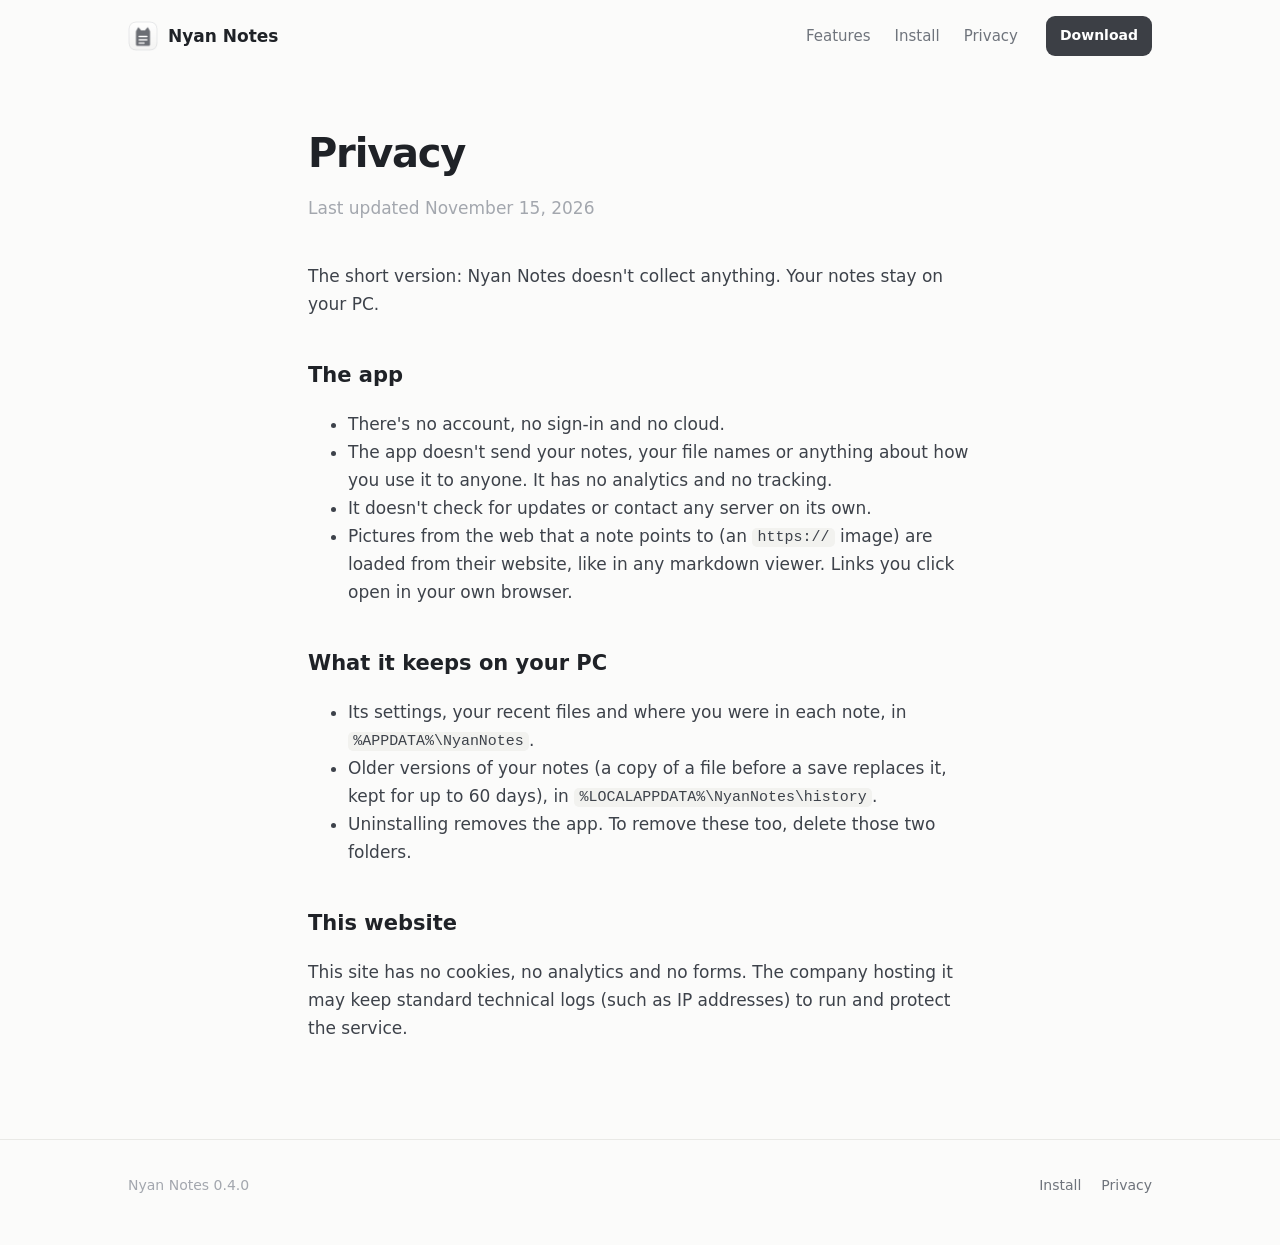
==== privacy.html @ 7611551a "Nyan Notes 0.4.0: the website and the download" ====
<!doctype html>
<html lang="en">
<head>
<meta charset="utf-8">
<meta name="viewport" content="width=device-width,initial-scale=1">
<title>Privacy · Nyan Notes</title>
<link rel="icon" href="assets/icon.png">
<link rel="stylesheet" href="style.css">
</head>
<body>
<header class="wrap nav">
  <a class="brand" href="./"><img src="assets/icon.png" alt="">Nyan Notes</a>
  <nav><a href="./#features">Features</a><a href="./#install">Install</a><a href="privacy.html">Privacy</a></nav>
  <a class="btn small" href="download/Nyan-Notes-0.4.0.zip">Download</a>
</header>

<main class="page">
  <h1>Privacy</h1>
  <p class="date">Last updated November 15, 2026</p>

  <p>The short version: Nyan Notes doesn't collect anything. Your notes stay on your PC.</p>

  <h2>The app</h2>
  <ul>
    <li>There's no account, no sign-in and no cloud.</li>
    <li>The app doesn't send your notes, your file names or anything about how you use it to anyone. It has no analytics and no tracking.</li>
    <li>It doesn't check for updates or contact any server on its own.</li>
    <li>Pictures from the web that a note points to (an <code>https://</code> image) are loaded from their website, like in any markdown viewer. Links you click open in your own browser.</li>
  </ul>

  <h2>What it keeps on your PC</h2>
  <ul>
    <li>Its settings, your recent files and where you were in each note, in <code>%APPDATA%\NyanNotes</code>.</li>
    <li>Older versions of your notes (a copy of a file before a save replaces it, kept for up to 60 days), in <code>%LOCALAPPDATA%\NyanNotes\history</code>.</li>
    <li>Uninstalling removes the app. To remove these too, delete those two folders.</li>
  </ul>

  <h2>This website</h2>
  <p>This site has no cookies, no analytics and no forms. The company hosting it may keep standard technical logs (such as IP addresses) to run and protect the service.</p>

</main>

<footer>
  <div class="wrap">
    <span>Nyan Notes 0.4.0</span>
    <div class="right"><a href="./#install">Install</a><a href="privacy.html">Privacy</a></div>
  </div>
</footer>
</body>
</html>
---- style.css ----
/* Nyan Notes website: the app's own look (grey on white, one quiet accent), lots of room. */
:root{
  --bg:#fbfbfa;--fg:#1f2227;--soft:#3d424a;--muted:#6f747c;--faint:#a3a7ae;--line:#e9e9e6;--panel:#fff;--hover:#f1f1ee;
  --accent:#3c3f45;--indigo:#5b5bd6;--code:#f2f2ef;
  --sans:"Segoe UI Variable Text","Segoe UI",system-ui,-apple-system,"Helvetica Neue",Arial,sans-serif;
  --mono:"Cascadia Mono",Consolas,ui-monospace,monospace;
}
*{box-sizing:border-box}
html{scroll-behavior:smooth}
body{margin:0;background:var(--bg);color:var(--fg);font:17px/1.65 var(--sans);-webkit-font-smoothing:antialiased}
a{color:inherit}
img{max-width:100%;display:block}
.wrap{max-width:1080px;margin:0 auto;padding:0 28px}
kbd{font:12px var(--sans);border:1px solid #dcdcd8;border-bottom-width:2px;border-radius:5px;padding:1px 6px;color:var(--soft);background:var(--panel);white-space:nowrap}
code{font:.88em var(--mono);background:var(--code);padding:.1em .35em;border-radius:5px}

/* top bar */
.nav{display:flex;align-items:center;gap:28px;height:72px}
.brand{display:flex;align-items:center;gap:10px;font-weight:650;text-decoration:none;font-size:17px}
.brand img{width:30px;height:30px}
.nav nav{display:flex;gap:24px;margin-left:auto;font-size:15px}
.nav nav a{text-decoration:none;color:var(--muted)}
.nav nav a:hover{color:var(--fg)}

/* buttons */
.btn{display:inline-flex;align-items:center;gap:10px;padding:13px 22px;border-radius:12px;background:var(--accent);color:#fff;text-decoration:none;font-weight:600;font-size:16px;transition:transform .12s,box-shadow .12s;box-shadow:0 6px 18px rgba(30,30,40,.16)}
.btn:hover{transform:translateY(-1px);box-shadow:0 10px 26px rgba(30,30,40,.2)}
.btn svg{width:18px;height:18px;fill:none;stroke:currentColor;stroke-width:2;stroke-linecap:round;stroke-linejoin:round}
.btn.small{padding:8px 14px;font-size:14px;border-radius:9px;box-shadow:none}
.meta{color:var(--faint);font-size:14px;margin-top:12px}

/* hero */
.hero{text-align:center;padding:72px 0 40px}
.hero .logo{width:76px;height:76px;margin:0 auto 26px;filter:drop-shadow(0 8px 20px rgba(0,0,0,.08))}
.hero h1{font-size:clamp(36px,6vw,58px);line-height:1.08;letter-spacing:-.035em;margin:0 0 18px;font-weight:700}
.hero p.lead{font-size:clamp(17px,2.2vw,20px);color:var(--muted);max-width:620px;margin:0 auto 34px}
.shot{margin:56px auto 0;max-width:1000px;border-radius:14px;overflow:hidden;box-shadow:0 30px 80px rgba(20,20,40,.16),0 4px 14px rgba(20,20,40,.08)}

/* sections */
section{padding:84px 0}
section h2{font-size:clamp(26px,3.6vw,36px);letter-spacing:-.025em;margin:0 0 12px;font-weight:700;text-align:center}
section .sub{color:var(--muted);text-align:center;max-width:600px;margin:0 auto 52px}
.features{display:grid;grid-template-columns:repeat(3,1fr);gap:44px 40px}
.feature h3{font-size:17px;margin:14px 0 6px;font-weight:650}
.feature p{margin:0;color:var(--muted);font-size:15.5px}
.feature .ic{width:40px;height:40px;border-radius:11px;background:var(--hover);display:grid;place-items:center}
.feature .ic svg{width:20px;height:20px;fill:none;stroke:var(--soft);stroke-width:1.7;stroke-linecap:round;stroke-linejoin:round}
.pair{display:grid;grid-template-columns:1fr 1fr;gap:28px;margin-top:64px}
.pair figure{margin:0}
.pair img{border-radius:12px;box-shadow:0 18px 50px rgba(20,20,40,.13),0 2px 8px rgba(20,20,40,.06)}
.pair figcaption{color:var(--faint);font-size:14px;text-align:center;margin-top:14px}

/* install */
.install{background:var(--panel);border-top:1px solid var(--line);border-bottom:1px solid var(--line)}
.steps{display:grid;grid-template-columns:repeat(3,1fr);gap:28px;counter-reset:s;margin:0;padding:0;list-style:none}
.steps li{position:relative;padding:28px 26px;border:1px solid var(--line);border-radius:16px;background:var(--bg)}
.steps li::before{counter-increment:s;content:counter(s);display:grid;place-items:center;width:30px;height:30px;border-radius:50%;background:var(--accent);color:#fff;font-weight:650;font-size:14px;margin-bottom:14px}
.steps h3{margin:0 0 6px;font-size:17px}
.steps p{margin:0;color:var(--muted);font-size:15.5px}
.center{text-align:center;margin-top:44px}

/* questions */
.faq{max-width:760px;margin:0 auto}
.faq details{border-bottom:1px solid var(--line);padding:18px 4px}
.faq summary{cursor:pointer;font-weight:600;list-style:none;display:flex;justify-content:space-between;gap:16px}
.faq summary::-webkit-details-marker{display:none}
.faq summary::after{content:"+";color:var(--faint);font-weight:400;font-size:22px;line-height:1}
.faq details[open] summary::after{content:"−"}
.faq details p{color:var(--muted);margin:12px 0 0;font-size:15.5px}

/* footer */
footer{border-top:1px solid var(--line);padding:34px 0 48px;color:var(--faint);font-size:14px}
footer .wrap{display:flex;gap:20px;flex-wrap:wrap;align-items:center}
footer a{color:var(--muted);text-decoration:none}
footer a:hover{color:var(--fg)}
footer .right{margin-left:auto;display:flex;gap:20px}

/* the privacy page */
.page{max-width:720px;margin:0 auto;padding:48px 28px 80px}
.page h1{font-size:40px;letter-spacing:-.03em;margin:0 0 8px}
.page .date{color:var(--faint);margin:0 0 40px}
.page h2{font-size:21px;margin:40px 0 8px}
.page p,.page li{color:var(--soft)}

@media (max-width:820px){
  .features,.steps,.pair{grid-template-columns:1fr}
  .nav nav{display:none}
  section{padding:64px 0}
}
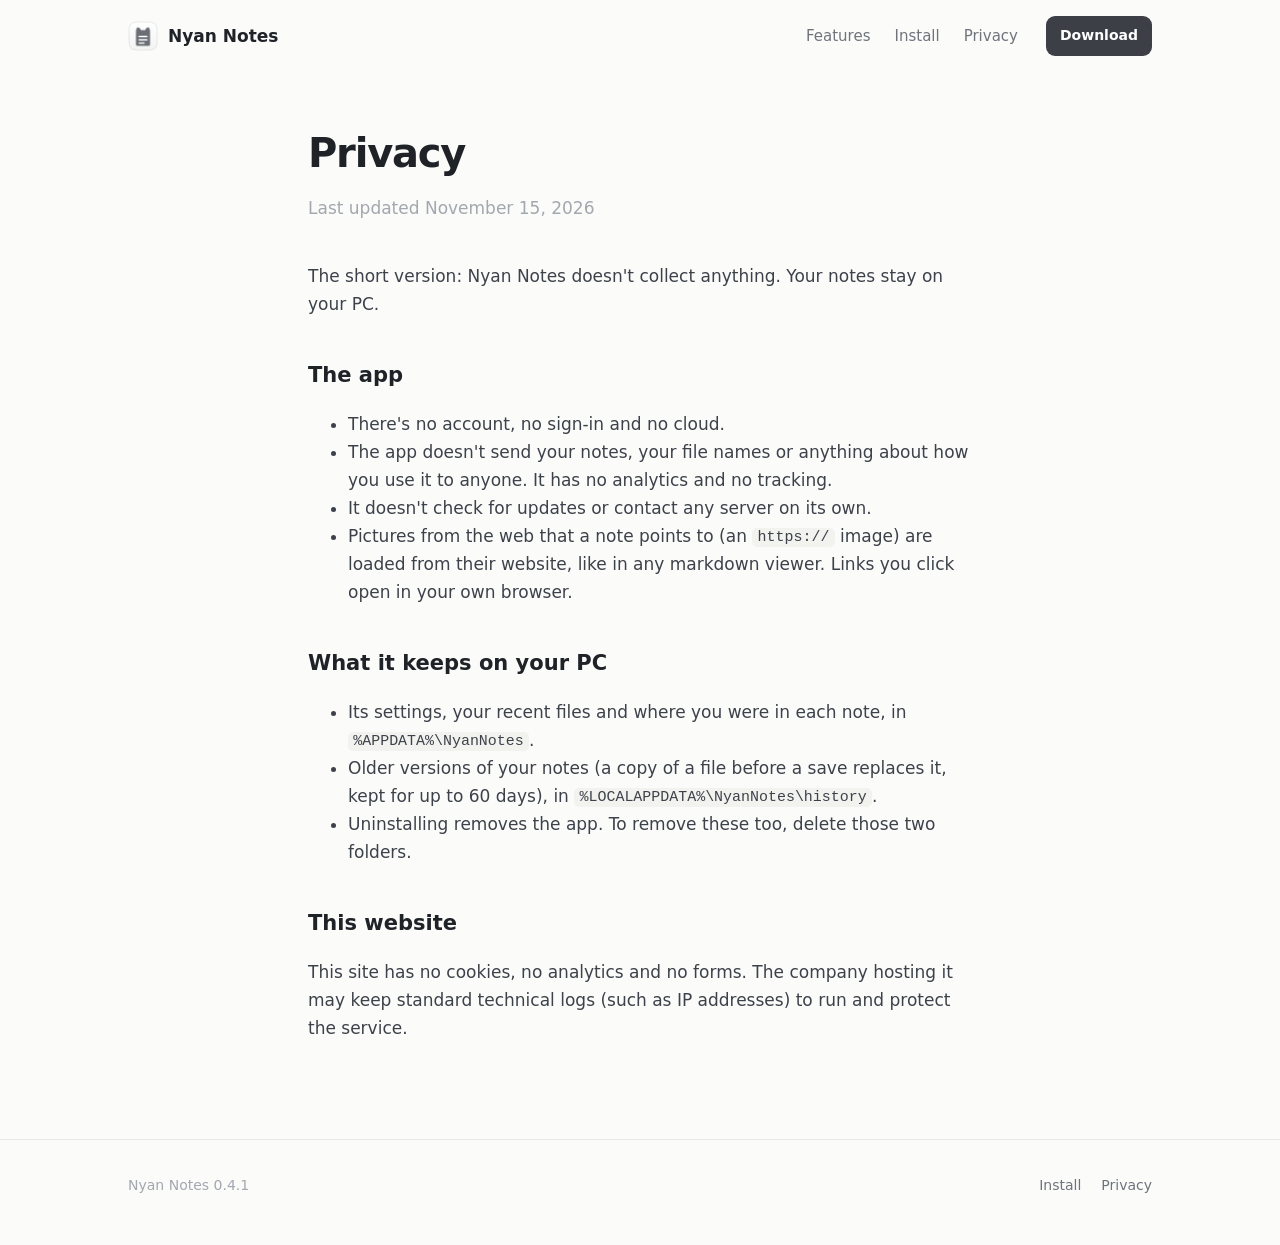
==== commit f866e4c6: "Nyan Notes 0.4.1" ====
--- a/privacy.html
+++ b/privacy.html
@@ -11,7 +11,7 @@
 <header class="wrap nav">
   <a class="brand" href="./"><img src="assets/icon.png" alt="">Nyan Notes</a>
   <nav><a href="./#features">Features</a><a href="./#install">Install</a><a href="privacy.html">Privacy</a></nav>
-  <a class="btn small" href="download/Nyan-Notes-0.4.0.zip">Download</a>
+  <a class="btn small" href="download/Nyan-Notes-0.4.1.zip">Download</a>
 </header>
 
 <main class="page">
@@ -42,7 +42,7 @@
 
 <footer>
   <div class="wrap">
-    <span>Nyan Notes 0.4.0</span>
+    <span>Nyan Notes 0.4.1</span>
     <div class="right"><a href="./#install">Install</a><a href="privacy.html">Privacy</a></div>
   </div>
 </footer>
--- a/style.css
+++ b/style.css
@@ -9,7 +9,7 @@
 html{scroll-behavior:smooth}
 body{margin:0;background:var(--bg);color:var(--fg);font:17px/1.65 var(--sans);-webkit-font-smoothing:antialiased}
 a{color:inherit}
-img{max-width:100%;display:block}
+img{max-width:100%;height:auto;display:block} /* height:auto: the width/height attributes only reserve the shape; without it they stretch */
 .wrap{max-width:1080px;margin:0 auto;padding:0 28px}
 kbd{font:12px var(--sans);border:1px solid #dcdcd8;border-bottom-width:2px;border-radius:5px;padding:1px 6px;color:var(--soft);background:var(--panel);white-space:nowrap}
 code{font:.88em var(--mono);background:var(--code);padding:.1em .35em;border-radius:5px}
@@ -34,7 +34,7 @@
 .hero .logo{width:76px;height:76px;margin:0 auto 26px;filter:drop-shadow(0 8px 20px rgba(0,0,0,.08))}
 .hero h1{font-size:clamp(36px,6vw,58px);line-height:1.08;letter-spacing:-.035em;margin:0 0 18px;font-weight:700}
 .hero p.lead{font-size:clamp(17px,2.2vw,20px);color:var(--muted);max-width:620px;margin:0 auto 34px}
-.shot{margin:56px auto 0;max-width:1000px;border-radius:14px;overflow:hidden;box-shadow:0 30px 80px rgba(20,20,40,.16),0 4px 14px rgba(20,20,40,.08)}
+.shot{margin:56px auto 0;width:100%;max-width:1000px;border-radius:14px;overflow:hidden;box-shadow:0 30px 80px rgba(20,20,40,.16),0 4px 14px rgba(20,20,40,.08)}
 
 /* sections */
 section{padding:84px 0}
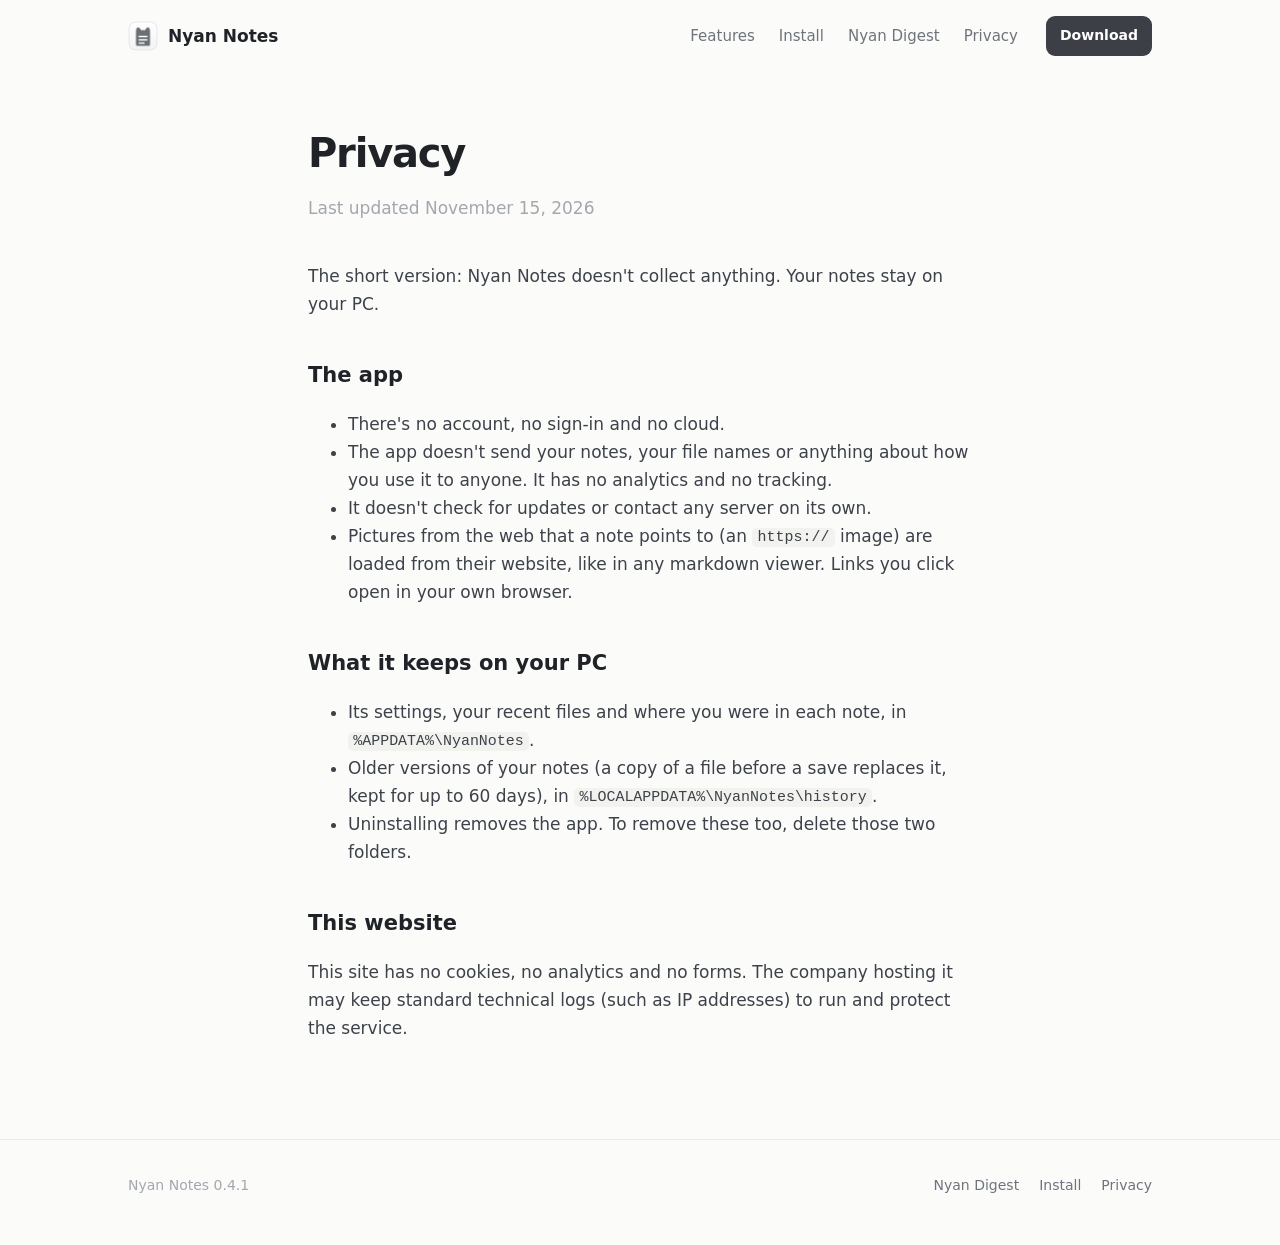
==== commit 43bd0773: "Nyan Notes 0.4.1" ====
--- a/privacy.html
+++ b/privacy.html
@@ -10,7 +10,7 @@
 <body>
 <header class="wrap nav">
   <a class="brand" href="./"><img src="assets/icon.png" alt="">Nyan Notes</a>
-  <nav><a href="./#features">Features</a><a href="./#install">Install</a><a href="privacy.html">Privacy</a></nav>
+  <nav><a href="./#features">Features</a><a href="./#install">Install</a><a href="https://nyan-notes.github.io/digest/">Nyan Digest</a><a href="privacy.html">Privacy</a></nav>
   <a class="btn small" href="download/Nyan-Notes-0.4.1.zip">Download</a>
 </header>
 
@@ -43,7 +43,7 @@
 <footer>
   <div class="wrap">
     <span>Nyan Notes 0.4.1</span>
-    <div class="right"><a href="./#install">Install</a><a href="privacy.html">Privacy</a></div>
+    <div class="right"><a href="https://nyan-notes.github.io/digest/">Nyan Digest</a><a href="./#install">Install</a><a href="privacy.html">Privacy</a></div>
   </div>
 </footer>
 </body>
--- a/style.css
+++ b/style.css
@@ -87,3 +87,15 @@
   .nav nav{display:none}
   section{padding:64px 0}
 }
+
+/* Nyan Digest, the sister app */
+.digest{padding-top:8px}
+.digest-card{display:flex;align-items:center;gap:26px;max-width:860px;margin:0 auto;padding:28px 32px;border:1px solid var(--line);border-radius:18px;background:var(--panel);text-decoration:none;transition:box-shadow .15s,transform .15s}
+.digest-card:hover{box-shadow:0 14px 40px rgba(20,20,40,.1);transform:translateY(-1px)}
+.digest-card img{width:64px;height:64px;flex:none}
+.digest-card .kicker{color:var(--faint);font-size:13px;font-weight:600;letter-spacing:.04em;text-transform:uppercase}
+.digest-card h2{text-align:left;font-size:24px;margin:2px 0 6px}
+.digest-card p{margin:0;color:var(--muted);font-size:15.5px}
+.digest-card .go{flex:none;display:flex;align-items:center;gap:6px;font-weight:600;font-size:15px;white-space:nowrap}
+.digest-card .go svg{width:18px;height:18px;fill:none;stroke:currentColor;stroke-width:2;stroke-linecap:round;stroke-linejoin:round}
+@media (max-width:820px){ .digest-card{flex-direction:column;align-items:flex-start;gap:14px} }
